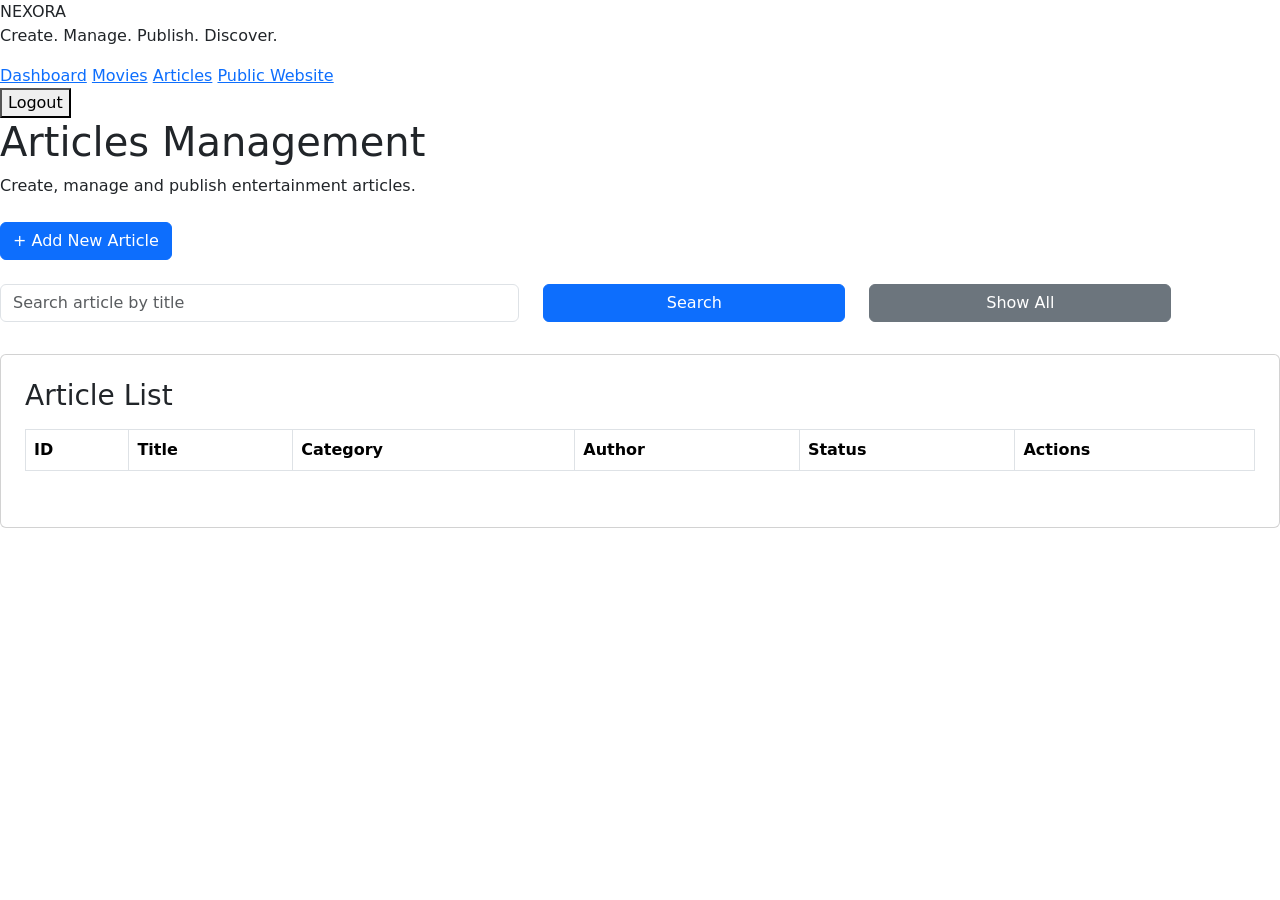
==== frontend/articles.html @ 6148d0ea "Initial commit - NEXORA CMS" ====
<!DOCTYPE html>
<html lang="en">
<head>
    <meta charset="UTF-8">
    <meta name="viewport" content="width=device-width, initial-scale=1.0">
    <title>NEXORA - Articles Management</title>

    <link href="https://cdn.jsdelivr.net/npm/bootstrap@5.3.3/dist/css/bootstrap.min.css"
          rel="stylesheet">

    <link rel="stylesheet" href="css/style.css">
</head>
<body>

<div class="dashboard-container">

    <!-- Sidebar -->
    <aside class="sidebar">
        <div class="sidebar-logo">NEXORA</div>
        <p class="sidebar-tagline">Create. Manage. Publish. Discover.</p>

        <nav>
            <a href="dashboard.html">Dashboard</a>
            <a href="movies.html">Movies</a>
            <a href="articles.html" class="active">Articles</a>
            <a href="public.html">Public Website</a>
        </nav>

        <button class="logout-btn" onclick="logout()">Logout</button>
    </aside>

    <!-- Main Content -->
    <main class="main-content">

        <div class="dashboard-header mb-4">
            <h1>Articles Management</h1>
            <p>Create, manage and publish entertainment articles.</p>
        </div>

        <!-- Add Article Button -->
        <div class="mb-4">
            <button class="btn btn-primary"
                    onclick="showAddArticleForm()">
                + Add New Article
            </button>
        </div>

        <!-- Search -->
        <div class="row mb-4">
            <div class="col-md-5 mb-2">
                <input type="text"
                       id="searchArticle"
                       class="form-control"
                       placeholder="Search article by title">
            </div>

            <div class="col-md-3 mb-2">
                <button class="btn btn-primary w-100"
                        onclick="searchArticles()">
                    Search
                </button>
            </div>

            <div class="col-md-3 mb-2">
                <button class="btn btn-secondary w-100"
                        onclick="loadArticles()">
                    Show All
                </button>
            </div>
        </div>

        <!-- Article Form -->
        <div id="articleFormContainer"
             class="card p-4 mb-4"
             style="display:none;">

            <h3 id="formHeading">Add New Article</h3>

            <form id="articleForm">

                <input type="hidden" id="articleId">

                <div class="mb-3">
                    <label class="form-label">Article Title</label>
                    <input type="text"
                           id="title"
                           class="form-control"
                           required>
                </div>

                <div class="mb-3">
                    <label class="form-label">Category</label>
                    <input type="text"
                           id="category"
                           class="form-control"
                           placeholder="Entertainment, Reviews, News..."
                           required>
                </div>

                <div class="mb-3">
                    <label class="form-label">Author Name</label>
                    <input type="text"
                           id="author"
                           class="form-control"
                           required>
                </div>

                <div class="mb-3">
                    <label class="form-label">Article Content</label>
                    <textarea id="content"
                              class="form-control"
                              rows="5"
                              required></textarea>
                </div>

                <div class="mb-3">
                    <label class="form-label">Image URL</label>
                    <input type="url"
                           id="imageUrl"
                           class="form-control">
                </div>

                <button type="submit" class="btn btn-success">
                    Save Article
                </button>

                <button type="button"
                        class="btn btn-secondary"
                        onclick="hideArticleForm()">
                    Cancel
                </button>

            </form>
        </div>

        <!-- Article Table -->
        <div class="card p-4">

            <h3 class="mb-3">Article List</h3>

            <div class="table-responsive">
                <table class="table table-bordered table-hover">
                    <thead>
                        <tr>
                            <th>ID</th>
                            <th>Title</th>
                            <th>Category</th>
                            <th>Author</th>
                            <th>Status</th>
                            <th>Actions</th>
                        </tr>
                    </thead>

                    <tbody id="articleTableBody"></tbody>
                </table>
            </div>

            <p id="tableMessage"></p>

        </div>

    </main>
</div>

<script src="js/articles.js"></script>

</body>
</html>
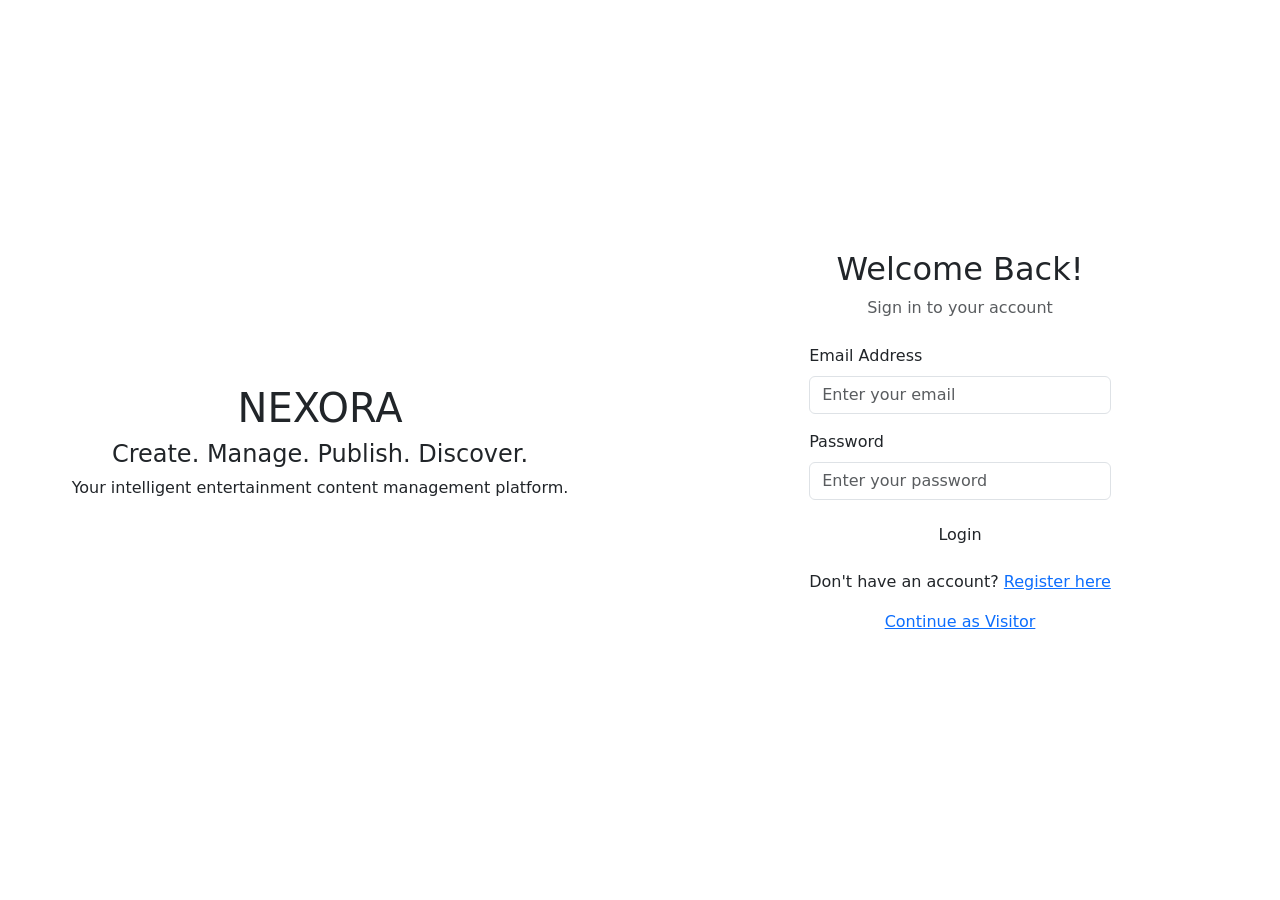
==== commit d6c4ead3: "Fix frontend asset paths for Vercel" ====
--- a/frontend/articles.html
+++ b/frontend/articles.html
@@ -163,7 +163,7 @@
     </main>
 </div>
 
-<script src="js/articles.js"></script>
+<script src="JS/articles.js"></script>
 
 </body>
 </html>
